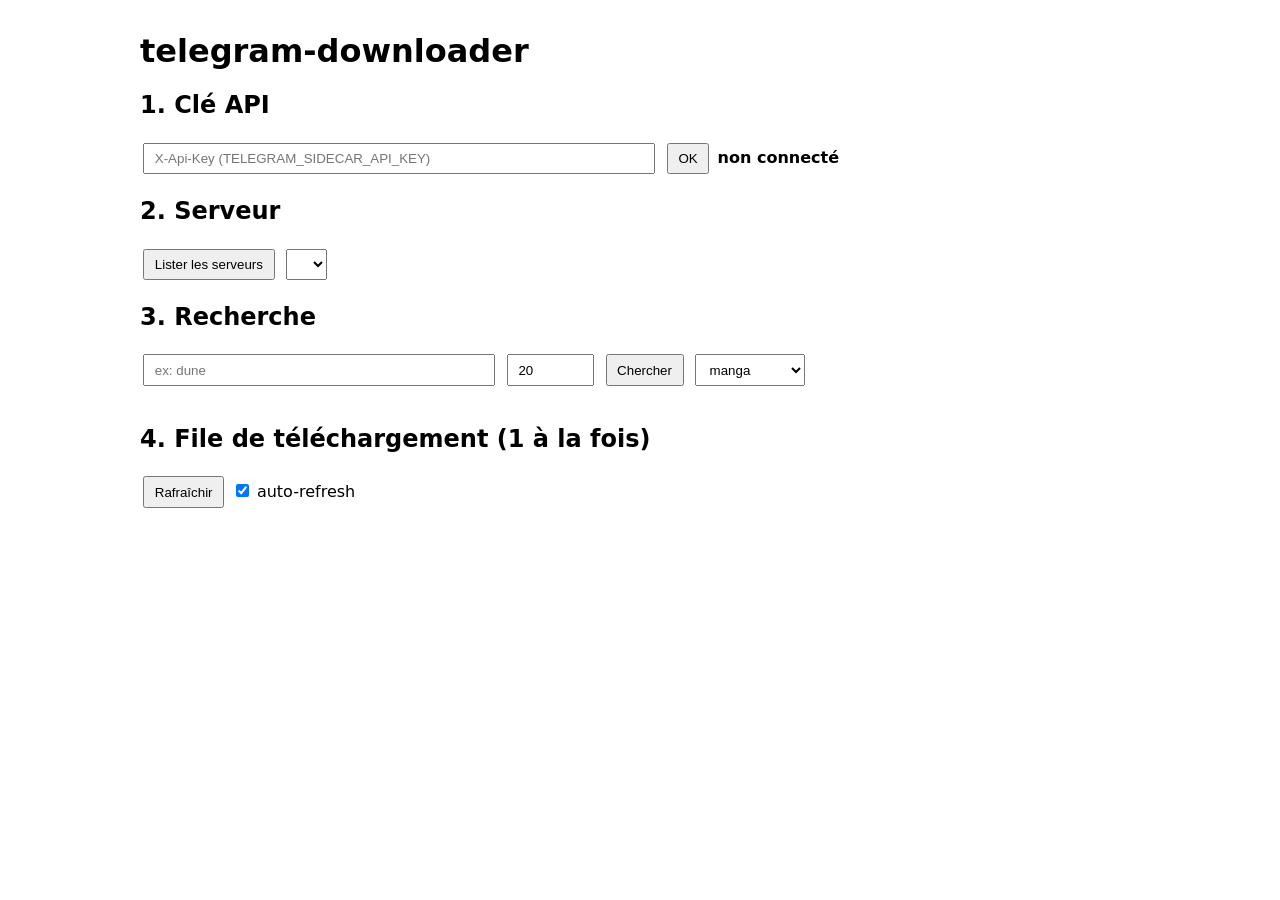
==== telegram-downloader/app/static/index.html @ 6062d1cf "feat(telegram): add telegram-downloader sidecar (read-only, queued downloads) FastAPI + Telethon sid" ====
<!doctype html>
<html lang="fr">
<head>
<meta charset="utf-8">
<meta name="viewport" content="width=device-width, initial-scale=1">
<title>telegram-downloader</title>
<style>
  body { font-family: system-ui, sans-serif; max-width: 1000px; margin: 2rem auto; padding: 0 1rem; }
  input, select, button { padding: .4rem .6rem; margin: .2rem; }
  table { border-collapse: collapse; width: 100%; margin-top: 1rem; }
  th, td { border: 1px solid #ccc; padding: .4rem; text-align: left; font-size: .9rem; }
  .bar { height: 8px; background: #eee; border-radius: 4px; overflow: hidden; }
  .bar > div { height: 100%; background: #2a7; }
  #status { font-weight: bold; }
</style>
</head>
<body>
<h1>telegram-downloader</h1>

<section>
  <h2>1. Clé API</h2>
  <input id="apikey" type="password" size="60" placeholder="X-Api-Key (TELEGRAM_SIDECAR_API_KEY)">
  <button onclick="saveKey()">OK</button>
  <span id="status">non connecté</span>
</section>

<section>
  <h2>2. Serveur</h2>
  <button onclick="loadDialogs()">Lister les serveurs</button>
  <select id="dialogs"></select>
</section>

<section>
  <h2>3. Recherche</h2>
  <input id="q" type="text" size="40" placeholder="ex: dune">
  <input id="limit" type="number" value="20" min="1" max="200" style="width:4rem">
  <button onclick="search()">Chercher</button>
  <select id="cat"><option>ebooks</option><option>audiobooks</option><option selected>manga</option></select>
  <table id="results"></table>
</section>

<section>
  <h2>4. File de téléchargement (1 à la fois)</h2>
  <button onclick="loadJobs()">Rafraîchir</button>
  <label><input type="checkbox" id="auto" checked> auto-refresh</label>
  <table id="jobs"></table>
</section>

<script>
const $ = id => document.getElementById(id);
let KEY = localStorage.getItem('tg_key') || '';
$('apikey').value = KEY;

function saveKey() {
  KEY = $('apikey').value.trim();
  localStorage.setItem('tg_key', KEY);
  authStatus();
}
async function api(path, opts = {}) {
  const r = await fetch(path, { ...opts, headers: { 'X-Api-Key': KEY, 'Content-Type': 'application/json', ...(opts.headers || {}) } });
  if (!r.ok) throw new Error(await r.text());
  return r.json();
}
async function authStatus() {
  try { const s = await api('/auth/status'); $('status').textContent = s.authorized ? 'connecté ✔ (uid ' + s.user_id + ')' : 'clé OK mais Telegram non loggé'; }
  catch (e) { $('status').textContent = 'erreur clé/API'; }
}
async function loadDialogs() {
  const d = await api('/dialogs');
  $('dialogs').innerHTML = d.map(x => `<option value="${x.id}">[${x.kind}] ${x.title}</option>`).join('');
}
async function search() {
  const id = $('dialogs').value;
  if (!id) return alert('choisis un serveur');
  const r = await api(`/dialogs/${id}/search?q=${encodeURIComponent($('q').value)}&limit=${$('limit').value}`);
  $('results').innerHTML = '<tr><th>message</th><th>fichier</th><th>taille</th><th></th></tr>' + r.map(m =>
    `<tr><td>${m.message_id}<br><small>${(m.text_snippet || '').slice(0, 80)}</small></td><td>${m.filename || '?'}</td><td>${m.size_bytes ? (m.size_bytes / 1048576).toFixed(1) + ' Mo' : '?'}</td><td><button onclick="enqueue(${id},${m.message_id})">Télécharger</button></td></tr>`).join('');
}
async function enqueue(dialog_id, message_id) {
  await api('/downloads', { method: 'POST', body: JSON.stringify({ dialog_id, message_id, category: $('cat').value }) });
  loadJobs();
}
async function loadJobs() {
  const j = await api('/downloads');
  $('jobs').innerHTML = '<tr><th>job</th><th>cat</th><th>statut</th><th>progression</th><th>fichier</th><th></th></tr>' + j.map(x =>
    `<tr><td>${x.id.slice(0, 8)}</td><td>${x.category}</td><td>${x.status}${x.error ? '<br><small>' + x.error + '</small>' : ''}</td><td><div class="bar"><div style="width:${(x.progress * 100).toFixed(0)}%"></div></div>${(x.progress * 100).toFixed(0)}%</td><td><small>${x.filename || ''}</small></td><td>${['queued', 'downloading'].includes(x.status) ? `<button onclick="cancelJob('${x.id}')">Annuler</button>` : ''}</td></tr>`).join('');
}
async function cancelJob(id) { await api('/downloads/' + id, { method: 'DELETE' }); loadJobs(); }
setInterval(() => { if ($('auto').checked && KEY) loadJobs(); }, 3000);
if (KEY) authStatus();
</script>
</body>
</html>
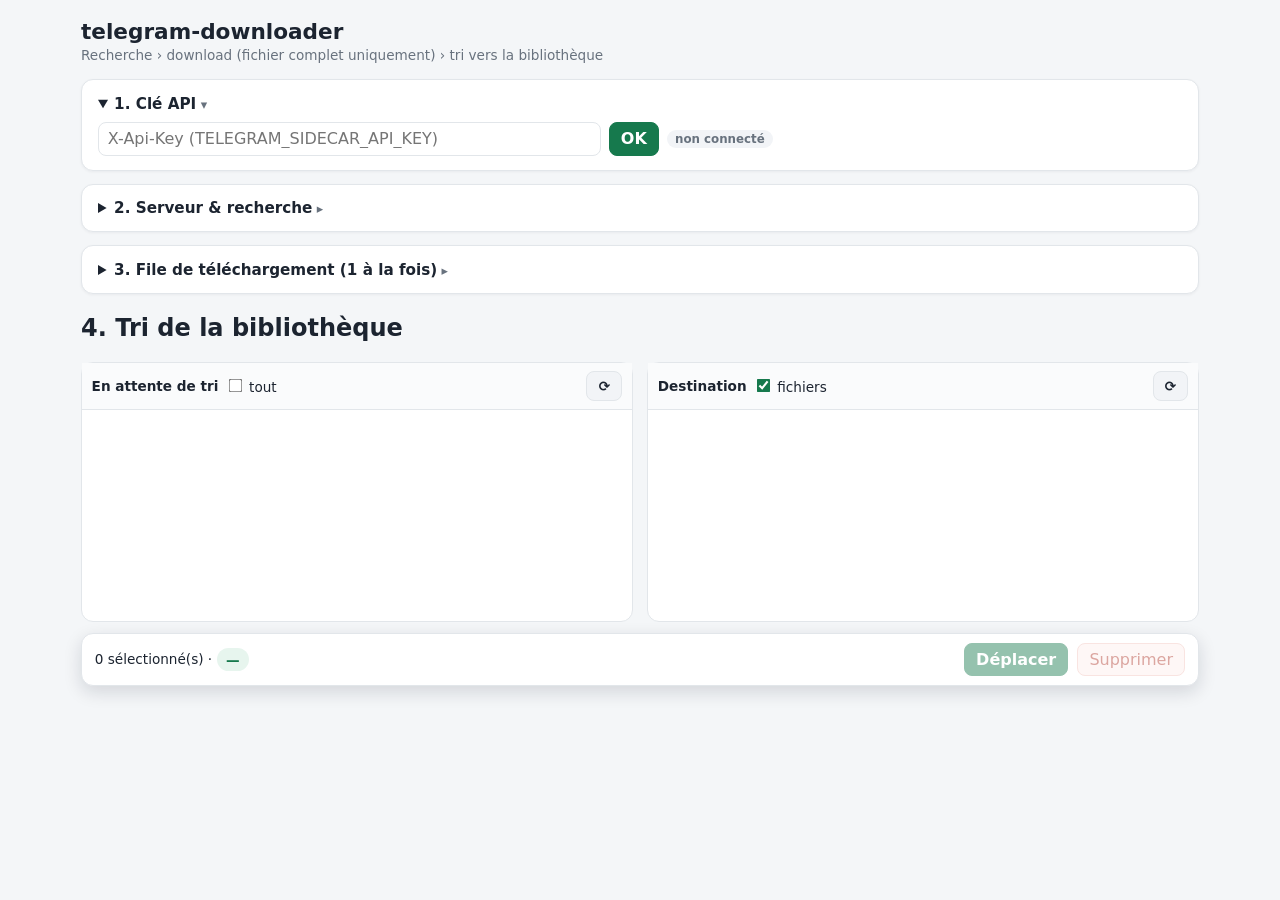
==== commit eff99bee: "feat(telegram): decoouple download queue from library triage - staging tray + destination tree as tw" ====
--- a/telegram-downloader/app/static/index.html
+++ b/telegram-downloader/app/static/index.html
@@ -5,56 +5,215 @@
 <meta name="viewport" content="width=device-width, initial-scale=1">
 <title>telegram-downloader</title>
 <style>
-  body { font-family: system-ui, sans-serif; max-width: 1000px; margin: 2rem auto; padding: 0 1rem; }
-  input, select, button { padding: .4rem .6rem; margin: .2rem; }
-  table { border-collapse: collapse; width: 100%; margin-top: 1rem; }
-  th, td { border: 1px solid #ccc; padding: .4rem; text-align: left; font-size: .9rem; }
-  .bar { height: 8px; background: #eee; border-radius: 4px; overflow: hidden; }
-  .bar > div { height: 100%; background: #2a7; }
-  #status { font-weight: bold; }
+  :root {
+    --bg: #f4f6f8; --card: #fff; --border: #e2e6ea; --text: #1c2430; --muted: #68727e;
+    --accent: #16794d; --accent-soft: #e7f5ee; --danger: #b23b2e; --danger-soft: #fdeeec;
+    --sel: #e8f1fb; --sel-border: #3b82c4; --hover: #f2f4f7;
+    --radius: 12px; --radius-s: 8px;
+  }
+  * { box-sizing: border-box; }
+  body { font-family: system-ui, -apple-system, sans-serif; background: var(--bg); color: var(--text);
+         max-width: 1150px; margin: 0 auto; padding: 1.2rem 1rem 5rem; }
+  h1 { font-size: 1.35rem; margin: 0 0 .2rem; }
+  .sub { color: var(--muted); font-size: .85rem; margin: 0 0 1rem; }
+  .card { background: var(--card); border: 1px solid var(--border); border-radius: var(--radius);
+          padding: .9rem 1rem; margin: .8rem 0; box-shadow: 0 1px 3px rgba(16,24,40,.05); }
+  .card h2 { font-size: .95rem; margin: 0 0 .6rem; }
+  input, select { padding: .38rem .55rem; border: 1px solid var(--border); border-radius: var(--radius-s);
+                  font: inherit; background: #fff; color: var(--text); }
+  input:focus, select:focus { outline: 2px solid var(--sel-border); outline-offset: 1px; }
+  button { padding: .38rem .7rem; border: 1px solid var(--border); border-radius: var(--radius-s);
+           font: inherit; background: #fff; cursor: pointer; color: var(--text); }
+  button:hover { background: var(--hover); }
+  .btn-primary { background: var(--accent); border-color: var(--accent); color: #fff; font-weight: 600; }
+  .btn-primary:hover { background: #116841; }
+  .btn-danger { background: var(--danger-soft); border-color: #f2c4bd; color: var(--danger); }
+  .btn-danger:hover { background: #fbdfd9; }
+  .btn-ghost { background: var(--hover); }
+  button:disabled { opacity: .45; cursor: not-allowed; }
+  .row { display: flex; gap: .5rem; align-items: center; flex-wrap: wrap; }
+  .muted { color: var(--muted); }
+  small { color: var(--muted); }
+  .grow { flex: 1; }
+
+  details.sec > summary { cursor: pointer; font-weight: 600; font-size: .95rem; }
+  details.sec > summary::after { content: ' ▸'; color: var(--muted); font-size: .8rem; }
+  details.sec[open] > summary::after { content: ' ▾'; }
+
+  table { border-collapse: collapse; width: 100%; font-size: .88rem; }
+  th { text-align: left; font-size: .72rem; text-transform: uppercase; letter-spacing: .04em;
+       color: var(--muted); padding: .25rem .4rem; border-bottom: 1px solid var(--border); }
+  td { padding: .32rem .4rem; border-bottom: 1px solid #eef1f4; vertical-align: top; }
+  tr:hover td { background: #fafcfd; }
+  .badge { display: inline-block; padding: .1rem .5rem; border-radius: 99px; font-size: .74rem;
+           font-weight: 600; background: var(--hover); color: var(--muted); white-space: nowrap; }
+  .badge.done { background: var(--accent-soft); color: var(--accent); }
+  .badge.err  { background: var(--danger-soft); color: var(--danger); }
+  .badge.dl   { background: #e8f1fb; color: #2b6cb0; }
+  .bar { height: 6px; background: #e9edf1; border-radius: 99px; overflow: hidden; margin-top: 2px; }
+  .bar > div { height: 100%; background: #3b82c4; }
+  .chk { transform: scale(1.05); accent-color: var(--accent); }
+
+  /* --- volets tri --- */
+  .tri-grid { display: grid; grid-template-columns: minmax(0, 1fr) minmax(0, 1fr); gap: .9rem; margin-top: .6rem; }
+  @media (max-width: 800px) { .tri-grid { grid-template-columns: minmax(0, 1fr); } }
+  .pane { border: 1px solid var(--border); border-radius: var(--radius); background: #fff;
+          display: flex; flex-direction: column; min-height: 260px; max-height: 480px; min-width: 0; }
+  .pane-head { display: flex; gap: .4rem; align-items: center; flex-wrap: wrap;
+               padding: .5rem .6rem; border-bottom: 1px solid var(--border); background: #fafbfc;
+               font-size: .85rem; font-weight: 600; }
+  .pane-body { overflow: auto; padding: .35rem .5rem; flex: 1; }
+  .empty { color: var(--muted); font-size: .85rem; padding: .7rem; text-align: center; }
+
+  /* Contenu largeur-nom : le volet garde sa taille, on scrolle au besoin. */
+  #staged .file-row { display: flex; gap: .5rem; align-items: center; padding: .3rem .35rem;
+                      border-radius: 8px; width: max-content; min-width: 100%; }
+  #staged .fname { white-space: nowrap; color: var(--text); }
+
+  /* --- arbre de destination --- */
+  .tree .node > summary { list-style: none; cursor: pointer; display: flex; align-items: center; gap: .4rem;
+                  padding: .26rem .45rem; border-radius: var(--radius-s); font-size: .88rem; }
+  .tree summary::-webkit-details-marker { display: none; }
+  .tree .node > summary::before {
+    content: '';
+    flex: none;
+    align-self: center;
+    width: .55rem; height: .55rem;
+    margin-right: .3rem;
+    border-right: 2.5px solid var(--muted);
+    border-bottom: 2.5px solid var(--muted);
+    transform: rotate(-45deg);            /* pointe à droite (plié) */
+    transition: transform .12s ease;
+  }
+  .tree .node[open] > summary::before { transform: rotate(45deg); }   /* pointe en bas (déplié) */
+  .tree .node.tree-leaf > summary::before { visibility: hidden; }
+  .tree .node > summary:hover { background: var(--hover); }
+  .tree .node.sel > summary { background: var(--sel); outline: 1px solid var(--sel-border); }
+  .tree .node.sel > summary .name { font-weight: 600; color: var(--sel-border); }
+  .tree .node > summary { width: max-content; min-width: 100%; }
+  .tree .name { white-space: nowrap; }
+  .cnt { flex: none; color: var(--muted); font-size: .72rem; border: 1px solid var(--border);
+         border-radius: 99px; padding: 0 .45rem; min-width: 1.4rem; text-align: center; }
+  .mk { flex: none; border: none; background: none; padding: 0 .3rem; font-size: .95rem;
+        color: var(--muted); border-radius: var(--radius-s); line-height: 1.4; }
+  .mk:hover { background: var(--accent-soft); color: var(--accent); }
+  .kids { padding-left: .9rem; border-left: 1px solid var(--border); margin-left: .45rem; }
+  .tree .tree-files { font-size: .78rem; color: var(--muted); padding: .1rem 0 .15rem;
+                      width: max-content; min-width: 100%; }
+  .tree .file-item { display: flex; justify-content: space-between; gap: .5rem;
+                     padding: .12rem .45rem .12rem 2.1rem; }
+  .tree .file-item .fname { white-space: nowrap; }
+  .tree .file-item .cnt { border: none; padding: 0; }
+  .tree .file-item .mk { padding: 0 .2rem; }
+  .mkform { display: flex; gap: .35rem; align-items: center; padding: .3rem .45rem; }
+  .mkform .mkname { flex: 1; min-width: 0; font-size: .85rem; }
+  .mkform button { font-size: .8rem; padding: .3rem .55rem; }
+
+  .bulkbar { position: sticky; bottom: .8rem; margin-top: .7rem; display: flex; gap: .55rem;
+             align-items: center; flex-wrap: wrap; background: #fff; border: 1px solid var(--border);
+             border-radius: var(--radius); padding: .55rem .8rem; box-shadow: 0 6px 18px rgba(16,24,40,.14); }
+  .crumb { font-size: .85rem; background: var(--accent-soft); color: var(--accent); font-weight: 600;
+           padding: .22rem .6rem; border-radius: 99px; }
+  .sel-count { font-size: .85rem; }
+
+  /* --- toasts (aucun alert/confirm bloqué) --- */
+  .toasts { position: fixed; right: 1rem; bottom: 1rem; display: flex; flex-direction: column;
+            gap: .45rem; max-width: 430px; z-index: 60; }
+  .toast { background: #fff; border: 1px solid var(--border); border-left: 4px solid var(--accent);
+           border-radius: 10px; padding: .5rem .65rem; box-shadow: 0 8px 24px rgba(16,24,40,.16);
+           font-size: .85rem; position: relative; }
+  .toast.err { border-left-color: var(--danger); }
+  .toast .t-title { font-weight: 600; margin-bottom: .1rem; padding-right: 1.2rem; }
+  .toast .t-body { color: var(--muted); white-space: pre-line; word-break: break-word; }
+  .toast .t-close { position: absolute; top: .25rem; right: .3rem; border: none; background: none;
+                    font-size: 1rem; color: var(--muted); padding: .1rem .35rem; }
+  .toast .t-close:hover { color: var(--text); }
 </style>
 </head>
 <body>
 <h1>telegram-downloader</h1>
+<p class="sub">Recherche &rsaquo; download (fichier complet uniquement) &rsaquo; tri vers la biblioth&egrave;que</p>
+
+<details class="sec card" open>
+  <summary>1. Cl&eacute; API</summary>
+  <div class="row" style="margin-top:.6rem">
+    <input id="apikey" type="password" size="55" placeholder="X-Api-Key (TELEGRAM_SIDECAR_API_KEY)">
+    <button class="btn-primary" onclick="saveKey()">OK</button>
+    <span id="status" class="badge">non connect&eacute;</span>
+  </div>
+</details>
+
+<details class="sec card">
+  <summary>2. Serveur &amp; recherche</summary>
+  <div class="row" style="margin-top:.6rem">
+    <button onclick="loadDialogs()">Lister les serveurs</button>
+    <select id="dialogs"></select>
+  </div>
+  <div class="row" style="margin-top:.5rem">
+    <input id="q" type="text" size="34" placeholder="ex: dune">
+    <input id="limit" type="number" value="20" min="1" max="200" style="width:4.2rem">
+    <button class="btn-primary" onclick="search()">Chercher</button>
+  </div>
+  <small>Les fichiers vont au staging (pas de cat&eacute;gorie &agrave; choisir) ; le tri se fait en section 4.</small>
+  <table id="results" style="margin-top:.4rem"></table>
+</details>
+
+<details class="sec card">
+  <summary>3. File de t&eacute;l&eacute;chargement (1 &agrave; la fois)</summary>
+  <div class="row" style="margin-top:.6rem">
+    <button onclick="loadJobs()">Rafra&icirc;chir</button>
+    <label><input type="checkbox" id="auto" checked class="chk"> auto-refresh</label>
+  </div>
+  <table id="jobs" style="margin-top:.3rem"></table>
+</details>
 
 <section>
-  <h2>1. Clé API</h2>
-  <input id="apikey" type="password" size="60" placeholder="X-Api-Key (TELEGRAM_SIDECAR_API_KEY)">
-  <button onclick="saveKey()">OK</button>
-  <span id="status">non connecté</span>
+  <h2>4. Tri de la biblioth&egrave;que</h2>
+
+  <div class="tri-grid">
+    <div class="pane">
+      <div class="pane-head">
+        En attente de tri
+        <label style="font-weight:400"><input type="checkbox" id="selAll" class="chk" onchange="toggleAll(this)"> tout</label>
+        <span class="grow"></span>
+        <button class="btn-ghost" onclick="loadStaged()">⟳</button>
+      </div>
+      <div class="pane-body" id="staged"></div>
+    </div>
+
+    <div class="pane">
+      <div class="pane-head">
+        Destination
+        <label style="font-weight:400"><input type="checkbox" id="showFiles" class="chk" checked onchange="onShowFiles()"> fichiers</label>
+        <span class="grow"></span>
+        <button class="btn-ghost" onclick="loadTree()">⟳</button>
+      </div>
+      <div class="pane-body tree" id="tree"></div>
+    </div>
+  </div>
+
+  <div class="bulkbar">
+    <span class="sel-count"><span id="selN">0</span> s&eacute;lectionn&eacute;(s) &middot;
+      <span class="crumb" id="crumb">—</span></span>
+    <span class="grow"></span>
+    <button class="btn-primary" id="btnMove" onclick="moveSelected()" disabled>D&eacute;placer</button>
+    <button class="btn-danger" id="btnDel" onclick="deleteSelected(this)" disabled>Supprimer</button>
+  </div>
 </section>
 
-<section>
-  <h2>2. Serveur</h2>
-  <button onclick="loadDialogs()">Lister les serveurs</button>
-  <select id="dialogs"></select>
-</section>
-
-<section>
-  <h2>3. Recherche</h2>
-  <input id="q" type="text" size="40" placeholder="ex: dune">
-  <input id="limit" type="number" value="20" min="1" max="200" style="width:4rem">
-  <button onclick="search()">Chercher</button>
-  <select id="cat"><option>ebooks</option><option>audiobooks</option><option selected>manga</option></select>
-  <table id="results"></table>
-</section>
-
-<section>
-  <h2>4. File de téléchargement (1 à la fois)</h2>
-  <button onclick="loadJobs()">Rafraîchir</button>
-  <label><input type="checkbox" id="auto" checked> auto-refresh</label>
-  <table id="jobs"></table>
-</section>
+<div class="toasts" id="toasts"></div>
 
 <script>
+'use strict';
 const $ = id => document.getElementById(id);
 let KEY = localStorage.getItem('tg_key') || '';
 $('apikey').value = KEY;
 
+/* ---------- base ---------- */
 function saveKey() {
   KEY = $('apikey').value.trim();
   localStorage.setItem('tg_key', KEY);
-  authStatus();
+  boot();
 }
 async function api(path, opts = {}) {
   const r = await fetch(path, { ...opts, headers: { 'X-Api-Key': KEY, 'Content-Type': 'application/json', ...(opts.headers || {}) } });
@@ -62,32 +221,327 @@
   return r.json();
 }
 async function authStatus() {
-  try { const s = await api('/auth/status'); $('status').textContent = s.authorized ? 'connecté ✔ (uid ' + s.user_id + ')' : 'clé OK mais Telegram non loggé'; }
-  catch (e) { $('status').textContent = 'erreur clé/API'; }
-}
+  try {
+    const s = await api('/auth/status');
+    $('status').textContent = s.authorized ? 'Telegram connecté ✔' : 'clé OK, Telegram non loggé';
+    $('status').className = 'badge ' + (s.authorized ? 'done' : 'err');
+  } catch (e) { $('status').textContent = 'clé invalide / serveur injoignable'; $('status').className = 'badge err'; }
+}
+function boot() { if (KEY) { authStatus(); loadJobs(); loadStaged(); loadTree(); } }
+
+/* ---------- recherche & file ---------- */
 async function loadDialogs() {
-  const d = await api('/dialogs');
-  $('dialogs').innerHTML = d.map(x => `<option value="${x.id}">[${x.kind}] ${x.title}</option>`).join('');
+  try {
+    const d = await api('/dialogs');
+    $('dialogs').innerHTML = d.map(x => `<option value="${x.id}">[${x.kind}] ${x.title}</option>`).join('');
+  } catch (e) { toast('Liste des serveurs impossible', e.message, 'err'); }
 }
 async function search() {
   const id = $('dialogs').value;
-  if (!id) return alert('choisis un serveur');
-  const r = await api(`/dialogs/${id}/search?q=${encodeURIComponent($('q').value)}&limit=${$('limit').value}`);
-  $('results').innerHTML = '<tr><th>message</th><th>fichier</th><th>taille</th><th></th></tr>' + r.map(m =>
-    `<tr><td>${m.message_id}<br><small>${(m.text_snippet || '').slice(0, 80)}</small></td><td>${m.filename || '?'}</td><td>${m.size_bytes ? (m.size_bytes / 1048576).toFixed(1) + ' Mo' : '?'}</td><td><button onclick="enqueue(${id},${m.message_id})">Télécharger</button></td></tr>`).join('');
+  if (!id) { toast('Choisis un serveur', '', 'err'); return; }
+  try {
+    const r = await api(`/dialogs/${id}/search?q=${encodeURIComponent($('q').value)}&limit=${$('limit').value}`);
+    $('results').innerHTML = '<tr><th>message</th><th>fichier</th><th>taille</th><th></th></tr>' + r.map(m =>
+      `<tr><td>#${m.message_id}<br><small>${(m.text_snippet || '').slice(0, 90)}</small></td><td>${esc(m.filename || '?')}</td><td>${fmtMo(m.size_bytes)}</td><td><button class="btn-primary" onclick="enqueue(${id},${m.message_id})">Télécharger</button></td></tr>`).join('');
+  } catch (e) { toast('Recherche impossible', e.message, 'err'); }
 }
 async function enqueue(dialog_id, message_id) {
-  await api('/downloads', { method: 'POST', body: JSON.stringify({ dialog_id, message_id, category: $('cat').value }) });
+  try {
+    await api('/downloads', { method: 'POST', body: JSON.stringify({ dialog_id, message_id }) });
+  } catch (e) { toast('Enfilement refusé', e.message, 'err'); }
   loadJobs();
 }
+const STATUS_LABEL = { queued: ['en file', 'dl'], downloading: ['download', 'dl'], done: ['✔ téléchargé', 'done'],
+                       error: ['erreur', 'err'], cancelled: ['annulé', ''] };
 async function loadJobs() {
-  const j = await api('/downloads');
-  $('jobs').innerHTML = '<tr><th>job</th><th>cat</th><th>statut</th><th>progression</th><th>fichier</th><th></th></tr>' + j.map(x =>
-    `<tr><td>${x.id.slice(0, 8)}</td><td>${x.category}</td><td>${x.status}${x.error ? '<br><small>' + x.error + '</small>' : ''}</td><td><div class="bar"><div style="width:${(x.progress * 100).toFixed(0)}%"></div></div>${(x.progress * 100).toFixed(0)}%</td><td><small>${x.filename || ''}</small></td><td>${['queued', 'downloading'].includes(x.status) ? `<button onclick="cancelJob('${x.id}')">Annuler</button>` : ''}</td></tr>`).join('');
-}
-async function cancelJob(id) { await api('/downloads/' + id, { method: 'DELETE' }); loadJobs(); }
-setInterval(() => { if ($('auto').checked && KEY) loadJobs(); }, 3000);
-if (KEY) authStatus();
+  let j;
+  try { j = await api('/downloads'); } catch (e) { return; }
+  $('jobs').innerHTML = '<tr><th>statut</th><th>fichier</th><th></th></tr>' + j.map(x => {
+    const [label, cls] = STATUS_LABEL[x.status] || [x.status, ''];
+    const prog = ['queued', 'downloading'].includes(x.status)
+      ? `<div class="bar"><div style="width:${(x.progress * 100).toFixed(0)}%"></div></div>` : '';
+    return `<tr><td><span class="badge ${cls}">${label}</span>${x.error ? `<br><small>${esc(x.error)}</small>` : ''}</td>
+      <td>${esc(x.filename || 'message #' + x.message_id)}${x.size_bytes ? ' · ' + fmtMo(x.size_bytes) : ''}${prog}</td>
+      <td>${['queued', 'downloading'].includes(x.status) ? `<button class="btn-danger" onclick="cancelJob('${x.id}')">✕</button>` : ''}</td></tr>`;
+  }).join('');
+}
+async function cancelJob(id) {
+  try { await api('/downloads/' + id, { method: 'DELETE' }); loadJobs(); }
+  catch (e) { toast('Annulation impossible', e.message, 'err'); }
+}
+
+/* ---------- utilitaires ---------- */
+function esc(s) { return String(s).replace(/&/g, '&amp;').replace(/</g, '&lt;').replace(/>/g, '&gt;').replace(/"/g, '&quot;'); }
+const encAttr = s => encodeURIComponent(s).replace(/'/g, '%27');
+function fmtMo(bytes) {
+  if (!bytes) return '0 o';
+  if (bytes >= 1073741824) return (bytes / 1073741824).toFixed(1) + ' Go';
+  if (bytes >= 1048576) return (bytes / 1048576).toFixed(1) + ' Mo';
+  if (bytes >= 1024) return (bytes / 1024).toFixed(1) + ' Ko';
+  return bytes + ' o';
+}
+function toast(title, body, kind = 'ok') {
+  const t = document.createElement('div');
+  t.className = 'toast' + (kind === 'err' ? ' err' : '');
+  t.innerHTML = `<div class="t-title">${esc(title)}</div>` + (body ? `<div class="t-body">${esc(body)}</div>` : '');
+  const x = document.createElement('button');
+  x.textContent = '×'; x.className = 't-close';
+  x.onclick = () => t.remove();
+  t.appendChild(x);
+  $('toasts').appendChild(t);
+  setTimeout(() => t.remove(), kind === 'err' ? 12000 : 6000);
+}
+function armButton(btn, label) {
+  if (btn.dataset.armed) { delete btn.dataset.armed; btn.textContent = label; return true; }
+  btn.dataset.armed = '1'; btn.textContent = 'Confirmer ?';
+  setTimeout(() => { if (btn.dataset.armed) { delete btn.dataset.armed; btn.textContent = label; } }, 4000);
+  return false;
+}
+
+/* ---------- tri : fichiers du staging ---------- */
+const selected = new Set();   // persiste entre les auto-refresh
+function toggleAll(cb) {
+  document.querySelectorAll('#staged input[type=checkbox]').forEach(c => {
+    c.checked = cb.checked;
+    const n = decodeURIComponent(c.dataset.file);
+    if (cb.checked) { selected.add(n); } else { selected.delete(n); }
+  });
+  updateBulkbar();
+}
+function toggleOne(cb) {
+  const n = decodeURIComponent(cb.dataset.file);
+  if (cb.checked) { selected.add(n); } else { selected.delete(n); }
+  updateBulkbar();
+}
+function updateBulkbar() {
+  const n = selected.size;
+  $('selN').textContent = n;
+  $('crumb').textContent = destNode || 'choisis une destination';
+  $('btnMove').disabled = !n || !destNode;
+  $('btnDel').disabled = !n;
+}
+async function loadStaged() {
+  let files;
+  try { files = await api('/staging'); } catch (e) { return; }
+  const names = new Set(files.map(f => f.filename));
+  [...selected].forEach(n => { if (!names.has(n)) selected.delete(n); });
+  if (!files.length) {
+    $('staged').innerHTML = '<div class="empty">Aucun fichier en attente de tri ✔</div>';
+    $('selAll').checked = false;
+    updateBulkbar();
+    return;
+  }
+  $('staged').innerHTML = files.map(f => {
+    const enc = encAttr(f.filename);
+    return `<div class="file-row">
+      <input type="checkbox" data-file="${enc}" class="chk" onchange="toggleOne(this)">
+      <span class="fname" title="${esc(f.filename)}">${esc(f.filename)}</span>
+      <small>${fmtMo(f.size_bytes)}</small>
+      <button class="btn-ghost" onclick="moveOne('${enc}')" title="Déplacer vers la destination choisie">→</button>
+      <button class="btn-ghost" onclick="deleteStaged('${enc}', this)" title="Supprimer (2 clics)">🗑</button>
+    </div>`;
+  }).join('');
+  document.querySelectorAll('#staged input[type=checkbox]').forEach(c => {
+    c.checked = selected.has(decodeURIComponent(c.dataset.file));
+  });
+  $('selAll').checked = [...names].every(n => selected.has(n));
+  updateBulkbar();
+}
+
+/* ---------- tri : arbre de destination (+ fichiers) ---------- */
+let TREE = {};
+let destNode = '';
+let showFiles = true;
+const filesCache = new Map();   // chemin -> liste affichée (« ⟳ » invalide)
+
+async function loadTree() {
+  try { TREE = await api('/staging/tree'); } catch (e) { return; }
+  filesCache.clear();
+  if (!destNode) { destNode = 'ebooks'; }
+  renderTree();
+}
+function buildNode(catName) {
+  const root = { name: catName, path: catName, children: {}, count: null };
+  for (const item of TREE[catName] || []) {
+    let node = root;
+    let acc = catName;
+    for (const seg of item.path.split('/')) {
+      node.children[seg] ??= { name: seg, path: '', children: {}, count: 0 };
+      node = node.children[seg];
+      acc = acc ? acc + '/' + seg : seg;
+      node.path = acc;
+    }
+    node.count = item.files;
+  }
+  return root;
+}
+function nodeHtml(node, depth) {
+  const kids = Object.values(node.children);
+  const hasKids = kids.length > 0 || depth === 0;
+  const inner = `
+    <summary onclick="selectNode('${encAttr(node.path)}')">
+      <span class="name">${esc(node.name)}</span>
+      ${node.count != null ? `<span class="cnt">${node.count}</span>` : ''}
+      <button class="mk" title="Nouveau sous-dossier"
+              onclick="createFolderForm(this);event.stopPropagation();event.preventDefault()">＋</button>
+    </summary>`;
+  if (!hasKids) {
+    return `<details class="node tree-leaf" data-node="${encAttr(node.path)}">${inner}</details>`;
+  }
+  const kidsHtml = kids.map(k => nodeHtml(k, depth + 1)).join('');
+  return `<details class="node" data-node="${encAttr(node.path)}"${depth === 0 ? ' open' : ''}>
+    ${inner} <div class="kids">${kidsHtml}</div></details>`;
+}
+function renderTree() {
+  const hadTree = !!document.querySelector('#tree details[data-node]');
+  const opens = new Set([...document.querySelectorAll('#tree details[data-node]')]
+    .filter(d => d.open).map(d => d.dataset.node));
+  let html = '';
+  for (const cat of ['ebooks', 'audiobooks', 'manga']) {
+    if (!TREE[cat]) { html += `<div class="empty">${cat} : …</div>`; continue; }
+    html += nodeHtml(buildNode(cat), 0);
+  }
+  $('tree').innerHTML = html;
+  const details = [...document.querySelectorAll('#tree details[data-node]')];
+  details.forEach(d => {
+    // 1er rendu : seules les racines (catégories) sont dépliées ; ensuite
+    // chaque nœud garde l'état qu'il avait avant le re-render.
+    d.open = hadTree
+      ? opens.has(d.dataset.node)
+      : decodeURIComponent(d.dataset.node).split('/').length === 1;
+    d.classList.toggle('sel', decodeURIComponent(d.dataset.node) === destNode);
+    if (d.open) { ensureFiles(d); }
+    d.addEventListener('toggle', () => {
+      if (d.open) { ensureFiles(d); } else { d.dataset.filesDone = ''; }
+    });
+  });
+  updateBulkbar();
+}
+function onShowFiles() {
+  showFiles = $('showFiles').checked;
+  filesCache.clear();
+  renderTree();
+}
+async function ensureFiles(d) {
+  if (!showFiles || d.dataset.filesDone === '1') return;
+  const path = decodeURIComponent(d.dataset.node);
+  let files = filesCache.get(path);
+  if (!files) {
+    try { files = (await api('/library/files?path=' + encodeURIComponent(path))).files; }
+    catch (e) { files = []; }
+    filesCache.set(path, files);
+  }
+  renderFilesInto(d, files, path);
+  d.dataset.filesDone = '1';
+}
+function renderFilesInto(d, files, path) {
+  let box = d.querySelector('.tree-files');
+  if (!box) {
+    box = document.createElement('div');
+    box.className = 'tree-files';
+    d.insertBefore(box, d.querySelector('summary').nextSibling);
+  }
+  box.innerHTML = files.length
+    ? files.map(f =>
+        `<div class="file-item" title="${esc(f.name)}"><span class="fname">${esc(f.name)}</span><span class="cnt">${fmtMo(f.size_bytes)}</span><button class="mk" title="Remettre au staging" onclick="restoreFile('${encAttr(path + '/' + f.name)}')">↩</button></div>`
+      ).join('')
+    : '';
+  if (!files.length && box) { box.remove(); }
+}
+async function restoreFile(enc) {
+  const rel = decodeURIComponent(enc);
+  try {
+    const r = await api('/library/move', { method: 'POST', body: JSON.stringify({ files: [rel], dest: 'staging' }) });
+    if (!r.moved.length && r.skipped.length) {
+      toast('Refusé', r.skipped.map(s => s.error).join('\n'), 'err');
+    } else {
+      toast('Remis au staging', r.moved[0].filename);
+    }
+  } catch (e) { toast('Restauration impossible', e.message, 'err'); }
+  await Promise.all([loadStaged(), loadTree()]);
+}
+function selectNode(path) {
+  destNode = decodeURIComponent(path);
+  document.querySelectorAll('#tree details[data-node]').forEach(n =>
+    n.classList.toggle('sel', decodeURIComponent(n.dataset.node) === destNode));
+  updateBulkbar();
+}
+
+/* ---------- création de sous-dossier (formulaire inline) ---------- */
+function clearMkForms() {
+  document.querySelectorAll('#tree .mkform').forEach(f => f.remove());
+}
+function createFolderForm(btn) {
+  const node = btn.closest('details');
+  node.open = true;
+  clearMkForms();
+  const parent = decodeURIComponent(node.dataset.node);
+  const div = document.createElement('div');
+  div.className = 'mkform';
+  div.innerHTML = `<input class="mkname" placeholder="nom du sous-dossier…">
+    <button class="btn-primary mkok">Créer</button><button class="btn-ghost mkcancel">✕</button>`;
+  node.appendChild(div);
+  const input = div.querySelector('.mkname');
+  input.focus();
+  const submit = async () => {
+    const name = input.value.trim();
+    if (!name) { input.focus(); return; }
+    try {
+      await api('/staging/mkdir', { method: 'POST', body: JSON.stringify({ dest: parent + '/' + name }) });
+      clearMkForms();
+      await loadTree();
+      selectNode(encAttr(parent + '/' + name));
+      toast('Sous-dossier créé', parent + '/' + name);
+    } catch (e) { toast('Création impossible', e.message, 'err'); }
+  };
+  div.querySelector('.mkok').onclick = submit;
+  div.querySelector('.mkcancel').onclick = () => div.remove();
+  input.addEventListener('keydown', e => {
+    if (e.key === 'Enter') submit();
+    if (e.key === 'Escape') div.remove();
+  });
+}
+
+/* ---------- actions bulk ---------- */
+async function moveOne(enc) { await moveFiles([decodeURIComponent(enc)]); }
+async function moveSelected() { await moveFiles([...selected]); }
+async function moveFiles(filenames) {
+  if (!filenames.length || !destNode) return;
+  try {
+    const r = await api('/staging/move', { method: 'POST', body: JSON.stringify({ files: filenames, dest: destNode }) });
+    selected.clear();
+    if (!r.moved.length && r.skipped.length) {
+      toast('Aucun déplacement', r.skipped.map(s => '· ' + s.filename + ' — ' + s.error).join('\n'), 'err');
+    } else {
+      toast(r.moved.length + ' fichier(s) déplacé(s)', destNode);
+      if (r.skipped.length) toast('Refusés :', r.skipped.map(s => '· ' + s.filename + ' — ' + s.error).join('\n'), 'err');
+    }
+  } catch (e) { toast('Déplacement refusé', e.message, 'err'); }
+  await Promise.all([loadStaged(), loadTree()]);
+}
+async function deleteSelected(btn) {
+  if (!selected.size || !armButton(btn, 'Supprimer')) return;
+  for (const n of [...selected]) {
+    try { await api('/staging/' + encAttr(n), { method: 'DELETE' }); selected.delete(n); }
+    catch (e) { toast('Suppression impossible', n + ' — ' + e.message, 'err'); }
+  }
+  toast('Sélection supprimée', '');
+  await loadStaged();
+}
+async function deleteStaged(enc, btn) {
+  const filename = decodeURIComponent(enc);
+  if (!btn || !armButton(btn, '🗑')) return;
+  try {
+    await api('/staging/' + enc, { method: 'DELETE' });
+    selected.delete(filename);
+    await loadStaged();
+  } catch (e) { toast('Suppression impossible', e.message, 'err'); }
+}
+
+setInterval(() => {
+  if ($('auto').checked && KEY) { loadJobs(); loadStaged(); }
+}, 3000);
+boot();
 </script>
 </body>
 </html>
